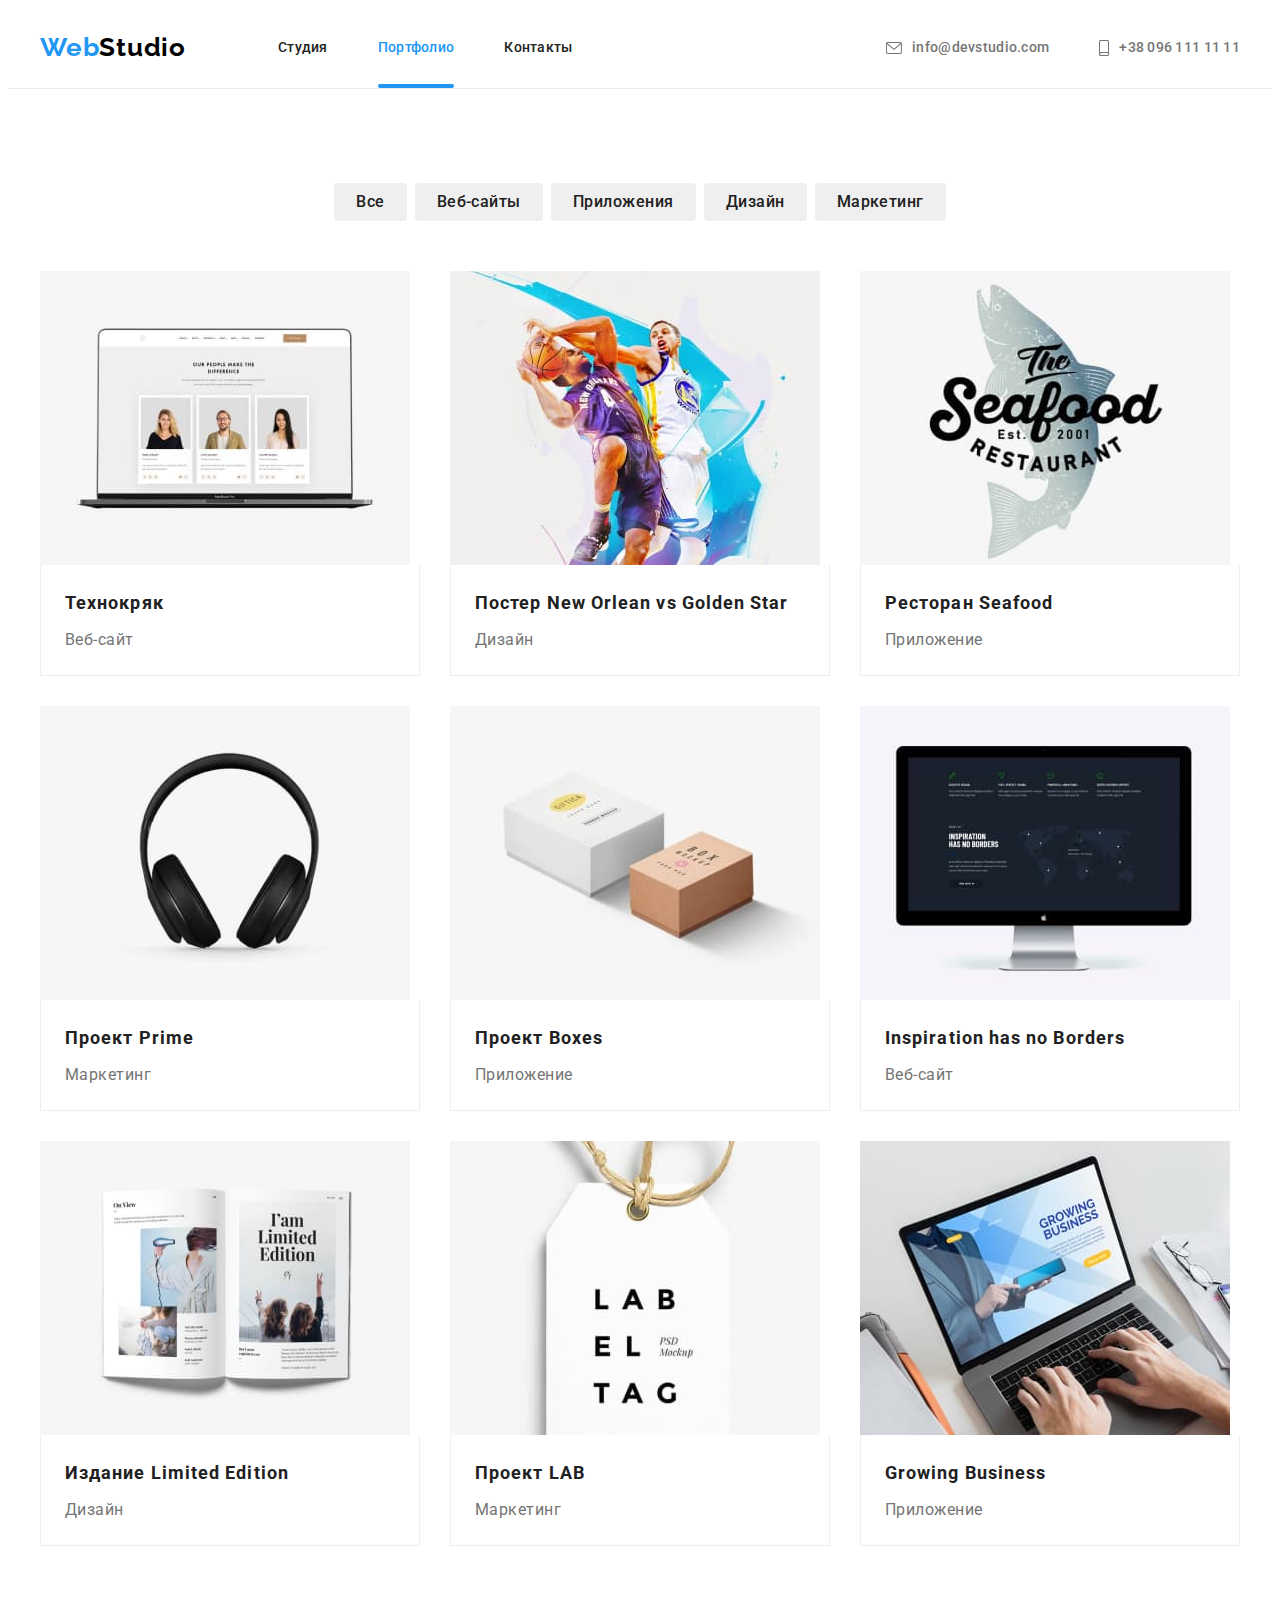
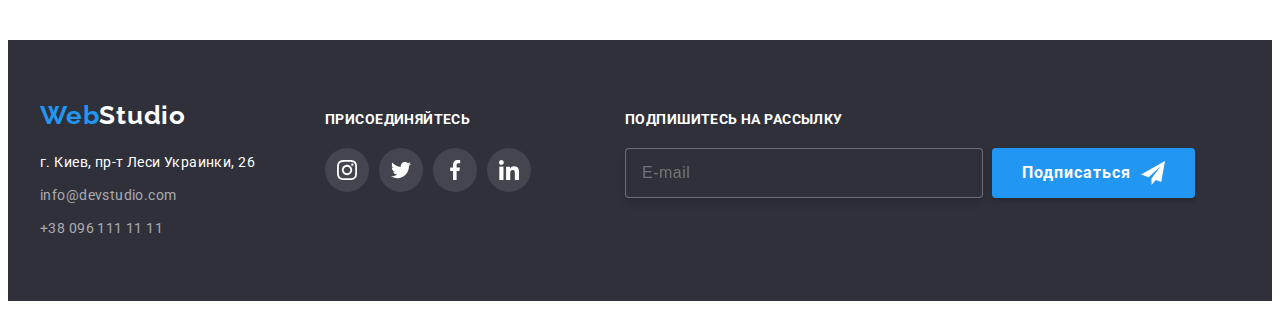
==== portfolio.html @ 0875226a "Додає файли ДЗ7" ====
<!DOCTYPE html>
<html lang="en">
  <head>
    <meta charset="UTF-8" />
    <meta http-equiv="X-UA-Compatible" content="IE=edge" />
    <meta name="viewport" content="width=device-width, initial-scale=1.0" />
    <title>Портфолио</title>
    <link rel="preconnect" href="https://fonts.googleapis.com" />
    <link rel="preconnect" href="https://fonts.gstatic.com" crossorigin />
    <link
      href="https://fonts.googleapis.com/css2?family=Raleway:wght@700&family=Roboto:wght@400;500;700;900&display=swap"
      rel="stylesheet"
    />
    <link
      rel="stylesheet"
      href="https://cdnjs.cloudflare.com/ajax/libs/modern-normalize/1.1.0/modern-normalize.min.css"
      integrity="sha512-wpPYUAdjBVSE4KJnH1VR1HeZfpl1ub8YT/NKx4PuQ5NmX2tKuGu6U/JRp5y+Y8XG2tV+wKQpNHVUX03MfMFn9Q=="
      crossorigin="anonymous"
      referrerpolicy="no-referrer"
    />
    <!-- <link rel="stylesheet" href="./css/styles.css" /> -->
    <link rel="stylesheet" href="./css/main.min.css" />
  </head>
  <body>
    <!-- Шапка сайта -->
    <header class="header">
      <div class="container header-container">
        <nav class="nav">
          <a class="logo link" href="" lang="en"
            ><span class="logo__accent">Web</span><span class="logo__header">Studio</span></a
          >

          <ul class="nav-list list">
            <li class="nav-list__item">
              <a class="nav-list__link link" href="./index.html">Студия</a>
            </li>
            <li class="nav-list__item">
              <a class="nav-list__link link current" href="">Портфолио</a>
            </li>
            <li class="nav-list__item">
              <a class="nav-list__link link" href="">Контакты</a>
            </li>
          </ul>
        </nav>

        <ul class="contacts list">
          <li class="contacts__list">
            <a class="contacts__mail link" href="mailto:info@devstudio.com"
              ><svg class="contacts__mail-icon" width="16" height="12">
                <use href="./images/sprite.svg#icon-envelope"></use>
              </svg>
              info@devstudio.com
            </a>
          </li>
          <li class="contacts__list">
            <a class="contacts__phone link" href="tel:+380961111111"
              ><svg class="contacts__phone-icon" width="10" height="16">
                <use href="./images/sprite.svg#icon-smartphone"></use>
              </svg>
              +38 096 111 11 11
            </a>
          </li>
        </ul>
      </div>
    </header>

    <!-- Наши работы -->
    <main>
      <section class="portfolio section">
        <div class="container">
          <h1 class="portfolio-title visually-hidden">Наши работы</h1>
          <ul class="portfolio-nav-list list">
            <li class="portfolio-nav-item">
              <button class="portfolio-nav-btn one" type="button">Все</button>
            </li>
            <li class="portfolio-nav-item">
              <button class="portfolio-nav-btn two" type="button">Веб-сайты</button>
            </li>
            <li class="portfolio-nav-item">
              <button class="portfolio-nav-btn three" type="button">Приложения</button>
            </li>
            <li class="portfolio-nav-item">
              <button class="portfolio-nav-btn four" type="button">Дизайн</button>
            </li>
            <li class="portfolio-nav-item">
              <button class="portfolio-nav-btn five" type="button">Маркетинг</button>
            </li>
          </ul>

          <ul class="portfolio-list list">
            <li class="portfolio-card">
              <a class="portfolio-card-link link" href="">
                <div class="portfolio-card-img-wrapper">
                  <img src="./images/portfolio-1.jpg" alt="Экран ноутбука" width="370" />
                  <p class="overlay-portfolio">
                    Ресурс предлагает комплексные предложения с разным уровнем функционала и
                    сервисов. Все это позволит посетителю получить исчерпывающие сведения о компании
                    или частном лице.
                  </p>
                </div>
                <div class="portfolio-content-wrapper">
                  <h2 class="portfolio-card-title">Технокряк</h2>
                  <p class="portfolio-card-text">Веб-сайт</p>
                </div>
              </a>
            </li>

            <li class="portfolio-card">
              <a class="portfolio-card-link link" href="">
                <div class="portfolio-card-img-wrapper">
                  <img
                    src="./images/portfolio-2.jpg"
                    alt="Двое парней играют в баскетбол"
                    width="370"
                  />
                  <p class="overlay-portfolio">
                    Ресурс предлагает комплексные предложения с разным уровнем функционала и
                    сервисов. Все это позволит посетителю получить исчерпывающие сведения о компании
                    или частном лице.
                  </p>
                </div>
                <div class="portfolio-content-wrapper">
                  <h2 class="portfolio-card-title">
                    Постер <span lang="en">New Orlean vs Golden Star</span>
                  </h2>
                  <p class="portfolio-card-text">Дизайн</p>
                </div></a
              >
            </li>

            <li class="portfolio-card">
              <a class="portfolio-card-link link" href="">
                <div class="portfolio-card-img-wrapper">
                  <img
                    src="./images/portfolio-3.jpg"
                    alt="Название ресторана на фоне рыбы"
                    width="370"
                  />
                  <p class="overlay-portfolio">
                    Ресурс предлагает комплексные предложения с разным уровнем функционала и
                    сервисов. Все это позволит посетителю получить исчерпывающие сведения о компании
                    или частном лице.
                  </p>
                </div>
                <div class="portfolio-content-wrapper">
                  <h2 class="portfolio-card-title">Ресторан <span lang="en">Seafood</span></h2>
                  <p class="portfolio-card-text">Приложение</p>
                </div></a
              >
            </li>

            <li class="portfolio-card">
              <a class="portfolio-card-link link" href="">
                <div class="portfolio-card-img-wrapper">
                  <img src="./images/portfolio-4.jpg" alt="Черные наушники" width="370" />
                  <p class="overlay-portfolio">
                    Ресурс предлагает комплексные предложения с разным уровнем функционала и
                    сервисов. Все это позволит посетителю получить исчерпывающие сведения о компании
                    или частном лице.
                  </p>
                </div>
                <div class="portfolio-content-wrapper">
                  <h2 class="portfolio-card-title">Проект <span lang="en">Prime</span></h2>
                  <p class="portfolio-card-text">Маркетинг</p>
                </div></a
              >
            </li>

            <li class="portfolio-card">
              <a class="portfolio-card-link link" href="">
                <div class="portfolio-card-img-wrapper">
                  <img src="./images/portfolio-5.jpg" alt="Две коробочки" width="370" />
                  <p class="overlay-portfolio">
                    Ресурс предлагает комплексные предложения с разным уровнем функционала и
                    сервисов. Все это позволит посетителю получить исчерпывающие сведения о компании
                    или частном лице.
                  </p>
                </div>
                <div class="portfolio-content-wrapper">
                  <h2 class="portfolio-card-title">Проект <span lang="en">Boxes</span></h2>
                  <p class="portfolio-card-text">Приложение</p>
                </div></a
              >
            </li>

            <li class="portfolio-card">
              <a class="portfolio-card-link link" href="">
                <div class="portfolio-card-img-wrapper">
                  <img src="./images/portfolio-6.jpg" alt="Монитор компьютера" width="370" />
                  <p class="overlay-portfolio">
                    Ресурс предлагает комплексные предложения с разным уровнем функционала и
                    сервисов. Все это позволит посетителю получить исчерпывающие сведения о компании
                    или частном лице.
                  </p>
                </div>
                <div class="portfolio-content-wrapper">
                  <h2 class="portfolio-card-title" lang="en">Inspiration has no Borders</h2>
                  <p class="portfolio-card-text">Веб-сайт</p>
                </div></a
              >
            </li>

            <li class="portfolio-card">
              <a class="portfolio-card-link link" href="">
                <div class="portfolio-card-img-wrapper">
                  <img src="./images/portfolio-7.jpg" alt="Разворот журнала" width="370" />
                  <p class="overlay-portfolio">
                    Ресурс предлагает комплексные предложения с разным уровнем функционала и
                    сервисов. Все это позволит посетителю получить исчерпывающие сведения о компании
                    или частном лице.
                  </p>
                </div>
                <div class="portfolio-content-wrapper">
                  <h2 class="portfolio-card-title">
                    Издание <span lang="en">Limited Edition</span>
                  </h2>
                  <p class="portfolio-card-text">Дизайн</p>
                </div></a
              >
            </li>

            <li class="portfolio-card">
              <a class="portfolio-card-link link" href="">
                <div class="portfolio-card-img-wrapper">
                  <img src="./images/portfolio-8.jpg" alt="Дизайн этикетки" width="370" />
                  <p class="overlay-portfolio">
                    Ресурс предлагает комплексные предложения с разным уровнем функционала и
                    сервисов. Все это позволит посетителю получить исчерпывающие сведения о компании
                    или частном лице.
                  </p>
                </div>
                <div class="portfolio-content-wrapper">
                  <h2 class="portfolio-card-title">Проект <span lang="en">LAB</span></h2>
                  <p class="portfolio-card-text">Маркетинг</p>
                </div></a
              >
            </li>

            <li class="portfolio-card">
              <a class="portfolio-card-link link" href="">
                <div class="portfolio-card-img-wrapper">
                  <img src="./images/portfolio-9.jpg" alt="Работа за ноутбуком" width="370" />
                  <p class="overlay-portfolio">
                    Ресурс предлагает комплексные предложения с разным уровнем функционала и
                    сервисов. Все это позволит посетителю получить исчерпывающие сведения о компании
                    или частном лице.
                  </p>
                </div>
                <div class="portfolio-content-wrapper">
                  <h2 class="portfolio-card-title" lang="en">Growing Business</h2>
                  <p class="portfolio-card-text">Приложение</p>
                </div></a
              >
            </li>
          </ul>
        </div>
      </section>
    </main>

    <!-- Подвал сайта -->
    <footer class="footer">
      <div class="footer-container container">
        <div>
          <a class="logo link" href="" lang="en"
            ><span class="logo__accent">Web</span><span class="logo__footer">Studio</span></a
          >
          <address class="footer-address">
            <ul class="contact-list list">
              <li class="contact-list__item">
                <a class="contact-list__link address link" href=""
                  >г. Киев, пр-т Леси Украинки, 26</a
                >
              </li>
              <li class="contact-list__item">
                <a class="contact-list__link mail link" href="mailto:info@devstudio.com"
                  >info@devstudio.com</a
                >
              </li>
              <li class="contact-list__item">
                <a class="contact-list__link phone link" href="tel:+380961111111"
                  >+38 096 111 11 11</a
                >
              </li>
            </ul>
          </address>
        </div>

        <div class="join-us">
          <h2 class="footer__title">присоединяйтесь</h2>
          <ul class="footer-social-list list">
            <li class="footer-social-list__item">
              <a class="footer-social-list__link" href="">
                <svg class="footer-social-list__icon" width="20" height="20">
                  <use href="./images/sprite.svg#icon-instagram"></use>
                </svg>
              </a>
            </li>
            <li class="footer-social-list__item">
              <a class="footer-social-list__link" href="">
                <svg class="footer-social-list__icon" width="20" height="20">
                  <use href="./images/sprite.svg#icon-twitter"></use>
                </svg>
              </a>
            </li>
            <li class="footer-social-list__item">
              <a class="footer-social-list__link" href="">
                <svg class="footer-social-list__icon" width="20" height="20">
                  <use href="./images/sprite.svg#icon-facebook"></use>
                </svg>
              </a>
            </li>
            <li class="footer-social-list__tem">
              <a class="footer-social-list__link" href="">
                <svg class="footer-social-list__icon" width="20" height="20">
                  <use href="./images/sprite.svg#icon-linkedin"></use>
                </svg>
              </a>
            </li>
          </ul>
        </div>

        <form class="subscribe-form">
          <p class="footer__title">подпишитесь на рассылку</p>
          <!-- <label class="contact-form-item"> -->
          <span class="subscribe-form__wrapper">
            <input
              name="user-mail"
              class="subscribe-form__input"
              type="email"
              lang="en"
              placeholder="E-mail"
              required
            />
            <!-- </label> -->
            <button type="submit" class="subscribe-form__submit-btn">
              Подписаться
              <svg class="subscribe-form__icon" width="24" height="24">
                <use href="./images/sprite.svg#icon-send"></use>
              </svg>
            </button>
          </span>
        </form>
      </div>
    </footer>
  </body>
</html>
---- css/styles.css ----
/* черный  #000000*/
/* синий  #2196F3*/
/* светло-черный #212121*/
/* серый #757575*/
/* белый #FFFFFF*/

/* Компонентные элементы */

/* Шапка сайта */

/* Герой */

/* Особенности */

/* Чем занимаемся */

/* Команда */

/* Постоянные клиенты */

/* Подвал сайта */

/* Портфолио */

/* Модальное окно */
---- css/main.min.css ----
:root{--primary-font-family: 'Roboto', sans-serif;--secondary-font-family: 'Raleway', sans-serif;--primary-text-color: #212121;--secondary-text-color: #757575;--background-color: #ffffff;--background-color-hero: #2f303a;--background-color-hero-btn: #2196f3;--background-color-team: #f5f4fa;--background-color-footer: #2f303a;--hover-color-hero-btn: #188ce8;--primary-white-color: #ffffff;--primary-black-color: #000000;--footer-contact-color: rgba(255, 255, 255, 0.6);--accent-color: #2196f3}.visually-hidden{position:absolute;width:1px;height:1px;margin:-1px;border:0;padding:0;white-space:nowrap;clip-path:inset(100%);clip:rect(0 0 0 0);overflow:hidden}body{font-family:var(--primary-font-family);color:var(--primary-text-color)}h1,h2,h3,p{margin-top:0;margin-bottom:0}ul,ol{margin-top:0;margin-bottom:0;padding-left:0}img{display:block;max-width:100%;height:auto}.nav-list__link.current{color:var(--accent-color);position:relative}.list{list-style:none}.link{text-decoration:none}.container{width:1200px;padding-left:15px;padding-right:15px;margin-left:auto;margin-right:auto}.logo{font-family:var(--secondary-font-family);font-weight:700;font-size:26px;line-height:31px;letter-spacing:0.03em}.logo__accent{color:var(--accent-color)}.section{padding-top:94px;padding-bottom:94px}.section-title{margin-bottom:50px;font-weight:700;font-size:36px;line-height:1.17;text-align:center;letter-spacing:0.03em}.social-list{display:flex;justify-content:space-between}.social-list-link{display:flex;justify-content:center;align-items:center;width:44px;height:44px;background-color:#ffffff;border-radius:50%;transition:background-color 250ms cubic-bezier(0.4, 0, 0.2, 1)}.social-list-link:hover,.social-list-link:focus{background-color:var(--accent-color)}.social-list-icon{fill:#afb1b8;transition:fill 250ms cubic-bezier(0.4, 0, 0.2, 1)}.social-list-link:hover .social-list-icon,.social-list-link:focus .social-list-icon{fill:#ffffff}.backdrop{position:fixed;top:0;left:0;width:100vw;height:100vh;background-color:rgba(0,0,0,0.2);transition:opacity 500ms linear, visibility 500ms linear}.backdrop.is-hidden{opacity:0;visibility:hidden;pointer-events:none}.modal{position:absolute;top:50%;left:50%;transform:translate(-50%, -50%);width:528px;height:580px;background:var(--background-color);box-shadow:0px 1px 3px rgba(0,0,0,0.12),0px 1px 1px rgba(0,0,0,0.14),0px 2px 1px rgba(0,0,0,0.2);border-radius:4px;padding:40px}.modal-close-btn{position:absolute;top:8px;right:8px;display:flex;justify-content:center;align-items:center;width:30px;height:30px;border-radius:50%;background:var(--background-color);border:1px solid rgba(0,0,0,0.1);box-sizing:border-box;padding:0;cursor:pointer}.modal-close-icon:hover{fill:var(--accent-color)}.contact-form-text{margin-bottom:12px;font-weight:700;font-size:20px;line-height:1.15;text-align:center;letter-spacing:0.03em}.contact-form-field{display:block;margin-bottom:10px}.contact-form-input{width:100%;height:40px;padding-left:42px;border:1px solid rgba(33,33,33,0.2);border-radius:4px;cursor:pointer;transition:border-color 250ms cubic-bezier(0.4, 0, 0.2, 1)}.contact-form-input:hover,.contact-form-input:focus{outline:none;border-color:var(--accent-color)}.contact-form-item{font-weight:400;font-size:12px;line-height:1.17;letter-spacing:0.01em;color:var(--secondary-text-color)}.contact-form-input-wrapper{position:relative;display:block;margin-top:4px}.contact-form-icon{position:absolute;top:50%;left:12px;transform:translateY(-50%);transition:fill 250ms cubic-bezier(0.4, 0, 0.2, 1)}.contact-form-input:hover+.contact-form-icon,.contact-form-input:focus+.contact-form-icon{fill:var(--accent-color)}.contact-form-message{width:100%;height:120px;margin-top:4px;padding:12px 16px;resize:none;border:1px solid rgba(33,33,33,0.2);box-sizing:border-box;border-radius:4px}.contact-form-message:hover,.contact-form-message:focus{outline:none;border-color:var(--accent-color)}.contact-form-message::placeholder{font-weight:400;font-size:14px;line-height:1.14;letter-spacing:0.01em;color:rgba(117,117,117,0.5)}.contact-form-checkbox-label,.contact-form-checkbox-label-link{display:flex;align-items:center;justify-content:center;font-weight:400;font-size:14px;line-height:1.71;letter-spacing:0.03em}.contact-form-checkbox-label{color:var(--secondary-text-color)}.contact-form-checkbox-label::before{display:inline-block;margin-right:7px;width:16px;height:15px;border:1px solid #212121;border-radius:2px;cursor:pointer;content:''}.contact-form-checkbox:checked+.contact-form-checkbox-label::before{background-image:url("../images/checkbox-icon.svg");border:1px solid #2196f3}.contact-form-checkbox:focus+.contact-form-checkbox-label::before{outline:1px solid #2196f3}.contact-form-checkbox-label-link{text-decoration-line:underline;color:var(--accent-color)}.contact-form-submit-btn{display:block;margin:0 auto;min-width:200px;height:50px;font-family:inherit;font-weight:700;font-size:16px;line-height:1.88;padding:10px 56px;text-align:center;letter-spacing:0.06em;cursor:pointer;color:var(--primary-white-color);background-color:var(--background-color-hero-btn);box-shadow:0px 4px 4px rgba(0,0,0,0.15);border-radius:4px;border:none;transition:background-color 250ms cubic-bezier(0.4, 0, 0.2, 1)}.contact-form-submit-btn:hover,.contact-form-submit-btn:focus{background-color:var(--hover-color-hero-btn)}.contact-form-checkbox-wrapper{margin-bottom:30px}.header-container{display:flex;align-items:center;justify-content:space-between}.nav{display:flex;align-items:center}.nav-list{display:flex;align-items:center;margin-left:92px}.contacts{display:flex;align-items:center}.nav-list__item:not(:last-child){margin-right:50px}.contacts__list:not(:last-child){margin-right:50px}.header{border:1px solid #ececec;border-top:none;border-right:none;border-left:none;background:var(--background-color)}.logo__header{color:var(--primary-black-color)}.nav-list__link{display:block;padding-top:32px;padding-bottom:32px;font-weight:500;font-size:14px;line-height:1.14;letter-spacing:0.02em;color:inherit;transition:color 250ms cubic-bezier(0.4, 0, 0.2, 1)}.nav-list__link:hover,.nav-list__link:focus{color:var(--accent-color)}.current::after{position:absolute;content:'';width:100%;height:4px;background:var(--accent-color);border-radius:2px;bottom:0;left:0}.contacts__mail,.contacts__phone{display:flex;align-items:center;padding-top:32px;padding-bottom:32px;font-weight:500;font-size:14px;line-height:1.14;letter-spacing:0.02em;color:var(--secondary-text-color);transition:color 250ms cubic-bezier(0.4, 0, 0.2, 1)}.contacts__mail:hover,.contacts__mail:focus,.contacts__phone:hover,.contacts__phone:focus{color:var(--accent-color)}.contacts__mail-icon{fill:var(--secondary-text-color);margin-right:10px;transition:fill 250ms cubic-bezier(0.4, 0, 0.2, 1)}.contacts__mail:hover .contacts__mail-icon,.contacts__mail:focus .contacts__mail-icon{fill:var(--accent-color)}.contacts__phone-icon{fill:var(--secondary-text-color);margin-right:10px;transition:fill 250ms cubic-bezier(0.4, 0, 0.2, 1)}.contacts__phone:hover .contacts__phone-icon,.contacts__phone:focus .contacts__phone-icon{fill:var(--accent-color)}.hero{background-image:linear-gradient(rgba(47,48,58,0.4), rgba(47,48,58,0.4)),url("../images/bg.jpg");background-size:cover;padding-top:200px;padding-bottom:200px;text-align:center;background-color:var(--background-color-hero)}.hero-title{margin-bottom:30px;font-weight:900;font-size:44px;line-height:1.36;text-align:center;letter-spacing:0.06em;text-transform:uppercase;color:var(--primary-white-color)}.hero-btn{min-width:200px;padding:10px 25px;border-radius:4px;font-family:inherit;font-weight:700;font-size:16px;line-height:1.88;text-align:center;letter-spacing:0.06em;cursor:pointer;color:var(--primary-white-color);background-color:var(--background-color-hero-btn);border:none;transition:background-color 250ms cubic-bezier(0.4, 0, 0.2, 1)}.hero-btn:hover,.hero-btn:focus{background-color:var(--hover-color-hero-btn)}.icon-list{display:flex;justify-content:space-between}.icon{display:flex;justify-content:center;align-items:center;width:270px;height:120px;margin-bottom:30px;background-color:#f5f4fa}.description-list{display:flex;margin-left:-30px;margin-top:-30px}.description-list-item{flex-basis:calc((100% - 120px) / 4);margin-left:30px;margin-top:30px}.description-list-title{margin-bottom:10px;font-weight:700;font-size:14px;line-height:1.14;letter-spacing:0.03em;text-transform:uppercase}.description-list-text{font-size:14px;line-height:1.71;letter-spacing:0.03em;color:var(--secondary-text-color)}.about{padding-bottom:94px}.about-list{display:flex;flex-wrap:wrap;margin-left:-30px;margin-top:-30px}.about-list-item{flex-basis:calc((100% - 90px) / 3);margin-left:30px;margin-top:30px}.about-list-item-img-wrapper{position:relative}.overlay{position:absolute;bottom:0;right:0;padding:26px 82px;width:100%;height:70px;font-weight:700;font-size:14px;line-height:1.14;text-align:center;letter-spacing:0.03em;text-transform:uppercase;color:var(--primary-white-color);background-color:rgba(47,48,58,0.8)}.team-list{display:flex;flex-wrap:wrap;margin-left:-30px;margin-top:-30px}.team-card{flex-basis:calc((100% - 120px) / 4);margin-left:30px;margin-top:30px;background-color:var(--background-color);box-shadow:0px 1px 3px rgba(0,0,0,0.12),0px 1px 1px rgba(0,0,0,0.14),0px 2px 1px rgba(0,0,0,0.2);border-radius:0px 0px 4px 4px}.team-content-wrapper{padding-top:30px;padding-bottom:30px;padding-left:32px;padding-right:32px}.team{background-color:var(--background-color-team)}.team-member{margin-bottom:10px;font-weight:500;font-size:16px;line-height:1.19;text-align:center;letter-spacing:0.03em}.team-member-profession{margin-bottom:16px;font-size:16px;line-height:1.19;text-align:center;letter-spacing:0.03em;color:var(--secondary-text-color)}.clients-list{display:flex;flex-wrap:wrap;margin-left:-30px;margin-top:-30px}.clients-list-link{display:flex;justify-content:center;align-items:center;flex-basis:calc((100% - 180px) / 6);margin-left:30px;margin-top:30px;width:170px;height:92px;border:1px solid #afb1b8;border-radius:4px 4px 4px 4px;transition:border 250ms cubic-bezier(0.4, 0, 0.2, 1)}.clients-list-link:hover,.clients-list-link:focus{border:1px solid var(--accent-color)}.clients-list-icon{fill:#afb1b8;transition:fill 250ms cubic-bezier(0.4, 0, 0.2, 1)}.clients-list-link:hover .clients-list-icon,.clients-list-link:focus .clients-list-icon{fill:var(--accent-color)}.footer-address{margin-top:20px}.contact-list__item:not(:last-child){margin-bottom:9px}.footer{padding-top:60px;padding-bottom:60px;background-color:var(--background-color-footer)}.logo__footer{color:var(--primary-white-color)}.contact-list__link.address{color:var(--primary-white-color)}.contact-list__link{font-style:normal;font-weight:400;font-size:14px;line-height:1.71;letter-spacing:0.03em;color:var(--footer-contact-color);transition:background-color 250ms cubic-bezier(0.4, 0, 0.2, 1)}.contact-list__link.mail:hover,.contact-list__link.mail:focus{background-color:var(--accent-color)}.contact-list__link.phone:hover,.contact-list__link.phone:focus{background-color:var(--accent-color)}.footer__title{margin-bottom:20px;font-family:var(--primary-font-family);font-weight:700;font-size:14px;line-height:1.14;letter-spacing:0.03em;text-transform:uppercase;color:#ffffff}.footer-container{display:flex;align-items:baseline}.join-us{margin-left:70px;width:206px;height:80px}.footer-social-list{display:flex;justify-content:space-between}.footer-social-list__link{display:flex;justify-content:center;align-items:center;width:44px;height:44px;background-color:rgba(255,255,255,0.1);border-radius:50%;transition:background-color 250ms cubic-bezier(0.4, 0, 0.2, 1)}.footer-social-list__link:hover,.footer-social-list__link:focus{background-color:var(--accent-color)}.footer-social-list__icon{fill:#ffffff;transition:fill 250ms cubic-bezier(0.4, 0, 0.2, 1)}.footer-social-list__link:hover .footer-social-list__icon,.footer-social-list__link:focus .footer-social-list__icon{fill:#ffffff}.subscribe-form__input{padding-left:16px;width:358px;height:50px;font-weight:400;font-size:16px;line-height:1.25;letter-spacing:0.03em;color:var(--footer-contact-color);background:var(--background-color-footer);border:1px solid rgba(255,255,255,0.3);box-sizing:border-box;filter:drop-shadow(0px 4px 4px rgba(0,0,0,0.15));border-radius:4px}.subscribe-form{margin-left:94px;width:570px;height:86px}.subscribe-form__submit-btn{min-width:200px;height:50px;font-family:inherit;font-weight:700;font-size:16px;line-height:1.88;padding:10px 30px;display:flex;align-items:center;justify-content:center;text-align:center;letter-spacing:0.06em;cursor:pointer;color:var(--primary-white-color);background-color:var(--background-color-hero-btn);box-shadow:0px 4px 4px rgba(0,0,0,0.15);border-radius:4px;border:none;transition:background-color 250ms cubic-bezier(0.4, 0, 0.2, 1)}.subscribe-form__icon{margin-left:10px;transition:fill 250ms cubic-bezier(0.4, 0, 0.2, 1)}.subscribe-form__wrapper{display:flex;justify-content:space-between}.portfolio-nav-list{display:flex;justify-content:center;margin-bottom:50px}.portfolio-nav-item:not(:last-child){margin-right:8px}.portfolio-list{display:flex;flex-wrap:wrap;margin-top:-30px;margin-left:-30px}.portfolio-card{margin-top:30px;margin-left:30px;flex-basis:calc((100% - 90px) / 3);transition:box-shadow 250ms cubic-bezier(0.4, 0, 0.2, 1)}.portfolio-card:hover{box-shadow:0px 1px 1px rgba(0,0,0,0.12),0px 4px 4px rgba(0,0,0,0.06),1px 4px 6px rgba(0,0,0,0.16)}.portfolio-content-wrapper{border:1px solid #eeeeee;border-top:none;padding:20px 24px}.portfolio-nav-btn.one{min-width:72px}.portfolio-nav-btn.two{min-width:128px}.portfolio-nav-btn.three{min-width:144px}.portfolio-nav-btn.four{min-width:102px}.portfolio-nav-btn.five{min-width:130px}.portfolio-nav-btn{padding:6px 22px;font-family:inherit;font-weight:500;font-size:16px;line-height:1.63;text-align:center;letter-spacing:0.03em;cursor:pointer;color:var(--primary-text-color);border:none;border-radius:4px;transition:background-color 250ms cubic-bezier(0.4, 0, 0.2, 1),color 250ms cubic-bezier(0.4, 0, 0.2, 1),box-shadow 250ms cubic-bezier(0.4, 0, 0.2, 1)}.portfolio-nav-btn:hover,.portfolio-nav-btn:focus{background-color:var(--accent-color);color:var(--primary-white-color);box-shadow:0px 3px 1px rgba(0,0,0,0.1),0px 1px 2px rgba(0,0,0,0.08),0px 2px 2px rgba(0,0,0,0.12)}.portfolio-card-title{margin-bottom:4px;font-weight:700;font-size:18px;line-height:2;letter-spacing:0.06em}.portfolio-card-text{font-size:16px;line-height:1.88;letter-spacing:0.03em;color:var(--secondary-text-color)}.portfolio-card-link{display:block;color:inherit}.portfolio-card-link:hover .overlay-portfolio,.portfolio-card-link:focus .overlay-portfolio{transform:translateY(0%)}.portfolio-card-img-wrapper{position:relative;overflow:hidden}.overlay-portfolio{position:absolute;top:0;left:0;padding:62px 24px;width:100%;height:100%;font-weight:400;font-size:18px;line-height:1.55;letter-spacing:0.03em;color:var(--primary-white-color);background-color:rgba(33,150,243,0.9);overflow:auto;transform:translateY(100%);transition:transform 250ms cubic-bezier(0.4, 0, 0.2, 1)}
/*# sourceMappingURL=main.min.css.map */
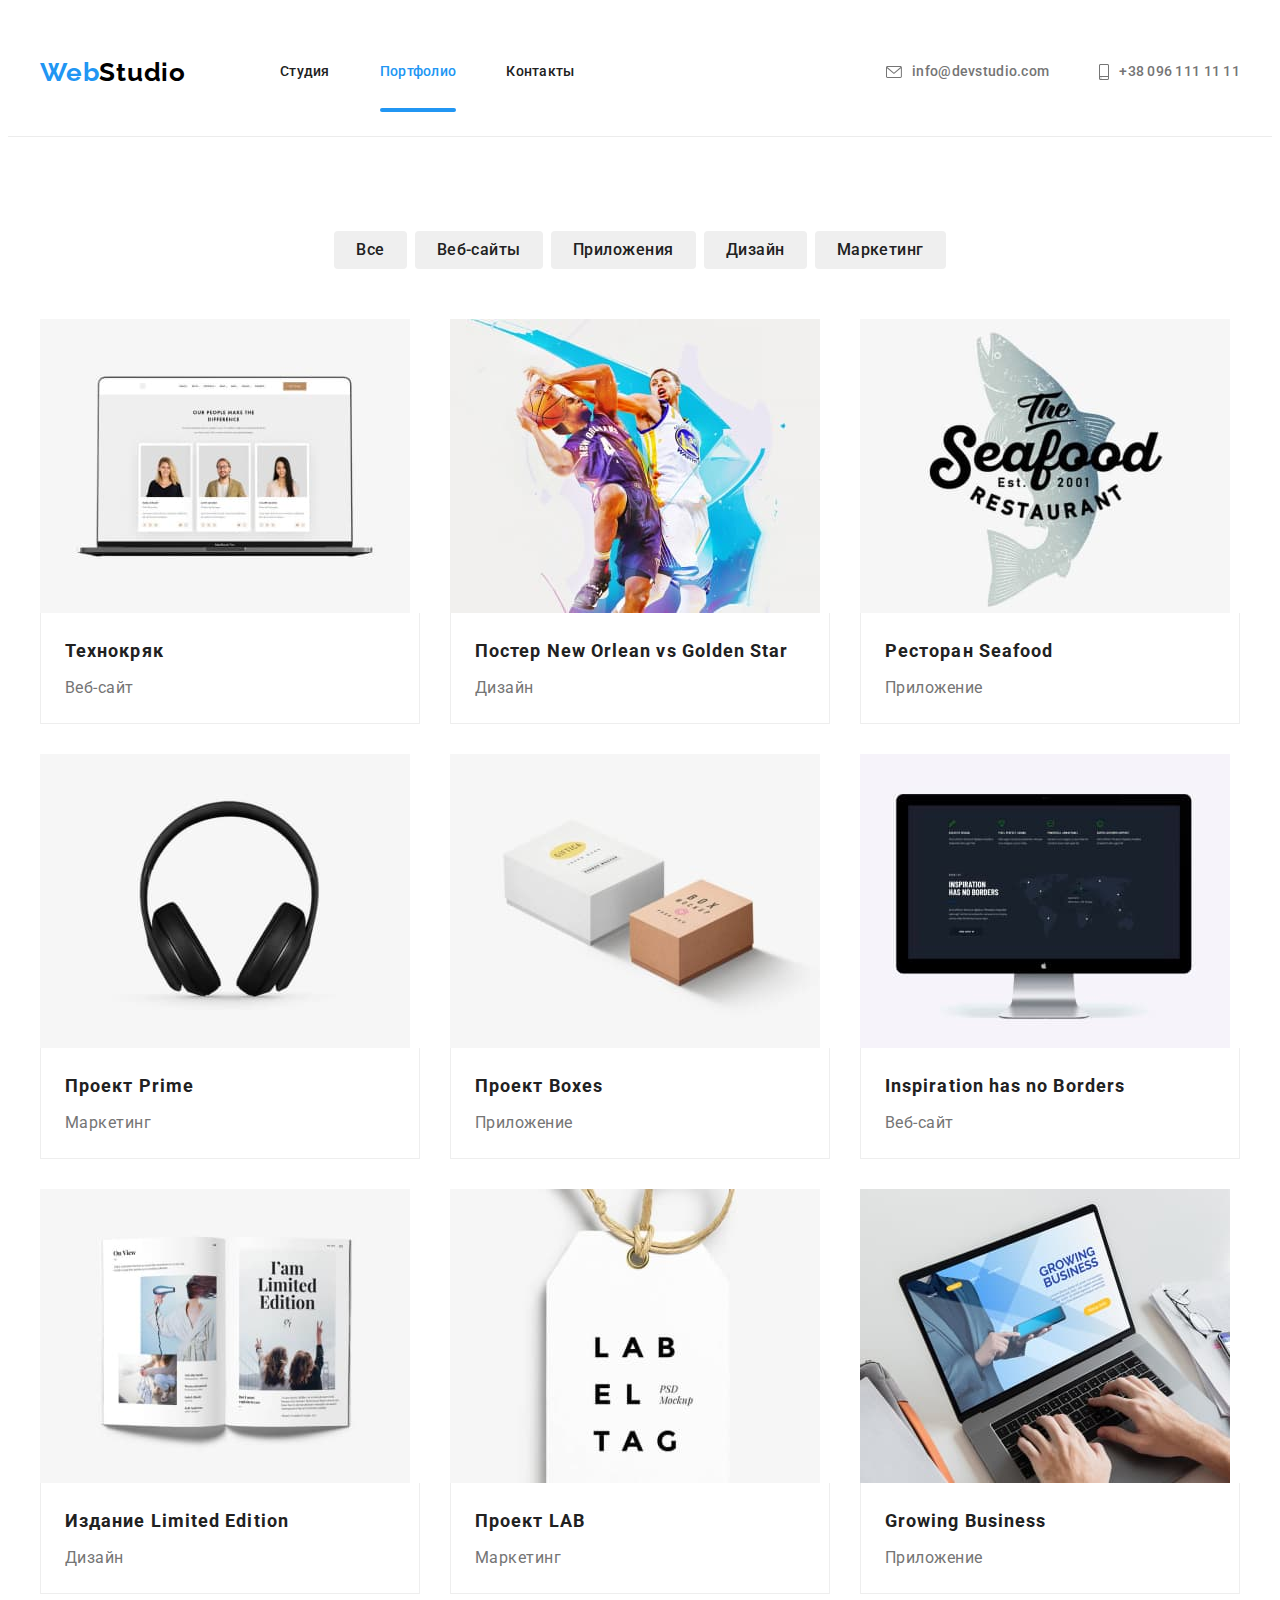
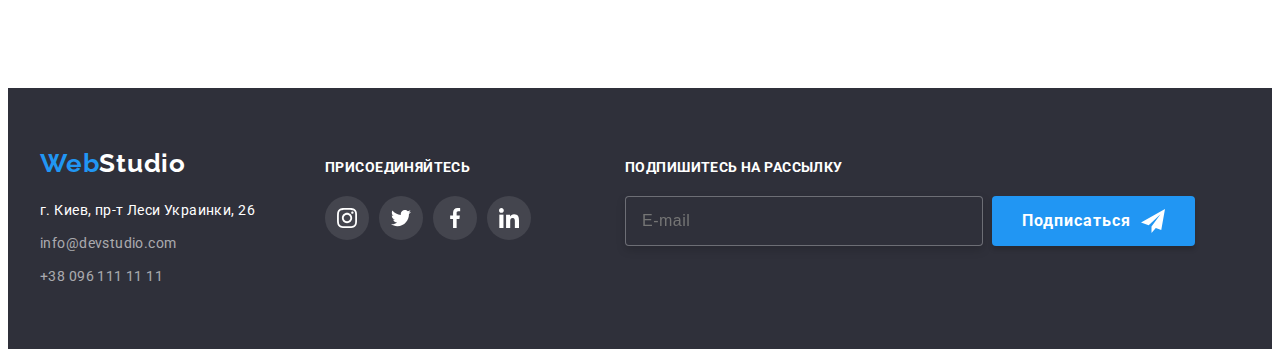
==== commit 1db6a9e7: "Додає стилі heder у всіх пристроях" ====
--- a/portfolio.html
+++ b/portfolio.html
@@ -24,7 +24,7 @@
   <body>
     <!-- Шапка сайта -->
     <header class="header">
-      <div class="container header-container">
+      <div class="container header__container">
         <nav class="nav">
           <a class="logo link" href="" lang="en"
             ><span class="logo__accent">Web</span><span class="logo__header">Studio</span></a
@@ -61,6 +61,39 @@
             </a>
           </li>
         </ul>
+        <button type="button" class="mobile-menu-btn" data-menu-open>
+          <svg class="mobile-menu-btn__icon" width="40" height="40">
+            <use href="./images/sprite.svg#icon-burger-menu"></use>
+          </svg>
+        </button>
+      </div>
+
+      <div class="mobile-menu" data-menu>
+        <div class="container mobile-menu__container">
+          <button type="button" class="mobile-menu__close-btn" data-menu-close>
+            <svg class="mobile-menu__close-icon" width="40" height="40">
+              <use href="./images/sprite.svg#icon-mobile-close-icon"></use>
+            </svg>
+          </button>
+
+          <ul class="mobile-nav-list list">
+            <li class="mobile-nav-list__item"><a class="mobile-nav-list__link link current" href="">Студия</a></li>
+            <li class="mobile-nav-list__item"><a class="mobile-nav-list__link link" href="./portfolio.html  ">Портфолио</a></li>
+            <li class="mobile-nav-list__item"><a class="mobile-nav-list__link link" href="">Контакты</a></li>
+          </ul>
+
+          <ul class="mobile-contacts list">
+            <li class="mobile-contacts__list"><a class="mobile-contacts__phone link" href="tel:+380961111111">+38 096 111 11 11</a></li>
+            <li class="mobile-contacts__list"><a class="mobile-contacts__mail link" href="mailto:info@devstudio.com">info@devstudio.com</a></li>
+          </ul>
+
+          <ul class="mobile-social-list list">
+            <li class="mobile-social-list__item"><a class="mobile-social-list__link link"href="" lang="en">Instagram</a></li>
+            <li class="mobile-social-list__item"><a class="mobile-social-list__link link"href="" lang="en">Twitter</a></li>
+            <li class="mobile-social-list__item"><a class="mobile-social-list__link link"href="" lang="en">Facebook</a></li>
+            <li class="mobile-social-list__item"><a class="mobile-social-list__link link"href="" lang="en">LinkedIn</a></li>
+          </ul>
+        </div>
       </div>
     </header>
 
--- a/css/main.min.css
+++ b/css/main.min.css
@@ -1,2 +1,2 @@
-:root{--primary-font-family: 'Roboto', sans-serif;--secondary-font-family: 'Raleway', sans-serif;--primary-text-color: #212121;--secondary-text-color: #757575;--background-color: #ffffff;--background-color-hero: #2f303a;--background-color-hero-btn: #2196f3;--background-color-team: #f5f4fa;--background-color-footer: #2f303a;--hover-color-hero-btn: #188ce8;--primary-white-color: #ffffff;--primary-black-color: #000000;--footer-contact-color: rgba(255, 255, 255, 0.6);--accent-color: #2196f3}.visually-hidden{position:absolute;width:1px;height:1px;margin:-1px;border:0;padding:0;white-space:nowrap;clip-path:inset(100%);clip:rect(0 0 0 0);overflow:hidden}body{font-family:var(--primary-font-family);color:var(--primary-text-color)}h1,h2,h3,p{margin-top:0;margin-bottom:0}ul,ol{margin-top:0;margin-bottom:0;padding-left:0}img{display:block;max-width:100%;height:auto}.nav-list__link.current{color:var(--accent-color);position:relative}.list{list-style:none}.link{text-decoration:none}.container{width:1200px;padding-left:15px;padding-right:15px;margin-left:auto;margin-right:auto}.logo{font-family:var(--secondary-font-family);font-weight:700;font-size:26px;line-height:31px;letter-spacing:0.03em}.logo__accent{color:var(--accent-color)}.section{padding-top:94px;padding-bottom:94px}.section-title{margin-bottom:50px;font-weight:700;font-size:36px;line-height:1.17;text-align:center;letter-spacing:0.03em}.social-list{display:flex;justify-content:space-between}.social-list-link{display:flex;justify-content:center;align-items:center;width:44px;height:44px;background-color:#ffffff;border-radius:50%;transition:background-color 250ms cubic-bezier(0.4, 0, 0.2, 1)}.social-list-link:hover,.social-list-link:focus{background-color:var(--accent-color)}.social-list-icon{fill:#afb1b8;transition:fill 250ms cubic-bezier(0.4, 0, 0.2, 1)}.social-list-link:hover .social-list-icon,.social-list-link:focus .social-list-icon{fill:#ffffff}.backdrop{position:fixed;top:0;left:0;width:100vw;height:100vh;background-color:rgba(0,0,0,0.2);transition:opacity 500ms linear, visibility 500ms linear}.backdrop.is-hidden{opacity:0;visibility:hidden;pointer-events:none}.modal{position:absolute;top:50%;left:50%;transform:translate(-50%, -50%);width:528px;height:580px;background:var(--background-color);box-shadow:0px 1px 3px rgba(0,0,0,0.12),0px 1px 1px rgba(0,0,0,0.14),0px 2px 1px rgba(0,0,0,0.2);border-radius:4px;padding:40px}.modal-close-btn{position:absolute;top:8px;right:8px;display:flex;justify-content:center;align-items:center;width:30px;height:30px;border-radius:50%;background:var(--background-color);border:1px solid rgba(0,0,0,0.1);box-sizing:border-box;padding:0;cursor:pointer}.modal-close-icon:hover{fill:var(--accent-color)}.contact-form-text{margin-bottom:12px;font-weight:700;font-size:20px;line-height:1.15;text-align:center;letter-spacing:0.03em}.contact-form-field{display:block;margin-bottom:10px}.contact-form-input{width:100%;height:40px;padding-left:42px;border:1px solid rgba(33,33,33,0.2);border-radius:4px;cursor:pointer;transition:border-color 250ms cubic-bezier(0.4, 0, 0.2, 1)}.contact-form-input:hover,.contact-form-input:focus{outline:none;border-color:var(--accent-color)}.contact-form-item{font-weight:400;font-size:12px;line-height:1.17;letter-spacing:0.01em;color:var(--secondary-text-color)}.contact-form-input-wrapper{position:relative;display:block;margin-top:4px}.contact-form-icon{position:absolute;top:50%;left:12px;transform:translateY(-50%);transition:fill 250ms cubic-bezier(0.4, 0, 0.2, 1)}.contact-form-input:hover+.contact-form-icon,.contact-form-input:focus+.contact-form-icon{fill:var(--accent-color)}.contact-form-message{width:100%;height:120px;margin-top:4px;padding:12px 16px;resize:none;border:1px solid rgba(33,33,33,0.2);box-sizing:border-box;border-radius:4px}.contact-form-message:hover,.contact-form-message:focus{outline:none;border-color:var(--accent-color)}.contact-form-message::placeholder{font-weight:400;font-size:14px;line-height:1.14;letter-spacing:0.01em;color:rgba(117,117,117,0.5)}.contact-form-checkbox-label,.contact-form-checkbox-label-link{display:flex;align-items:center;justify-content:center;font-weight:400;font-size:14px;line-height:1.71;letter-spacing:0.03em}.contact-form-checkbox-label{color:var(--secondary-text-color)}.contact-form-checkbox-label::before{display:inline-block;margin-right:7px;width:16px;height:15px;border:1px solid #212121;border-radius:2px;cursor:pointer;content:''}.contact-form-checkbox:checked+.contact-form-checkbox-label::before{background-image:url("../images/checkbox-icon.svg");border:1px solid #2196f3}.contact-form-checkbox:focus+.contact-form-checkbox-label::before{outline:1px solid #2196f3}.contact-form-checkbox-label-link{text-decoration-line:underline;color:var(--accent-color)}.contact-form-submit-btn{display:block;margin:0 auto;min-width:200px;height:50px;font-family:inherit;font-weight:700;font-size:16px;line-height:1.88;padding:10px 56px;text-align:center;letter-spacing:0.06em;cursor:pointer;color:var(--primary-white-color);background-color:var(--background-color-hero-btn);box-shadow:0px 4px 4px rgba(0,0,0,0.15);border-radius:4px;border:none;transition:background-color 250ms cubic-bezier(0.4, 0, 0.2, 1)}.contact-form-submit-btn:hover,.contact-form-submit-btn:focus{background-color:var(--hover-color-hero-btn)}.contact-form-checkbox-wrapper{margin-bottom:30px}.header-container{display:flex;align-items:center;justify-content:space-between}.nav{display:flex;align-items:center}.nav-list{display:flex;align-items:center;margin-left:92px}.contacts{display:flex;align-items:center}.nav-list__item:not(:last-child){margin-right:50px}.contacts__list:not(:last-child){margin-right:50px}.header{border:1px solid #ececec;border-top:none;border-right:none;border-left:none;background:var(--background-color)}.logo__header{color:var(--primary-black-color)}.nav-list__link{display:block;padding-top:32px;padding-bottom:32px;font-weight:500;font-size:14px;line-height:1.14;letter-spacing:0.02em;color:inherit;transition:color 250ms cubic-bezier(0.4, 0, 0.2, 1)}.nav-list__link:hover,.nav-list__link:focus{color:var(--accent-color)}.current::after{position:absolute;content:'';width:100%;height:4px;background:var(--accent-color);border-radius:2px;bottom:0;left:0}.contacts__mail,.contacts__phone{display:flex;align-items:center;padding-top:32px;padding-bottom:32px;font-weight:500;font-size:14px;line-height:1.14;letter-spacing:0.02em;color:var(--secondary-text-color);transition:color 250ms cubic-bezier(0.4, 0, 0.2, 1)}.contacts__mail:hover,.contacts__mail:focus,.contacts__phone:hover,.contacts__phone:focus{color:var(--accent-color)}.contacts__mail-icon{fill:var(--secondary-text-color);margin-right:10px;transition:fill 250ms cubic-bezier(0.4, 0, 0.2, 1)}.contacts__mail:hover .contacts__mail-icon,.contacts__mail:focus .contacts__mail-icon{fill:var(--accent-color)}.contacts__phone-icon{fill:var(--secondary-text-color);margin-right:10px;transition:fill 250ms cubic-bezier(0.4, 0, 0.2, 1)}.contacts__phone:hover .contacts__phone-icon,.contacts__phone:focus .contacts__phone-icon{fill:var(--accent-color)}.hero{background-image:linear-gradient(rgba(47,48,58,0.4), rgba(47,48,58,0.4)),url("../images/bg.jpg");background-size:cover;padding-top:200px;padding-bottom:200px;text-align:center;background-color:var(--background-color-hero)}.hero-title{margin-bottom:30px;font-weight:900;font-size:44px;line-height:1.36;text-align:center;letter-spacing:0.06em;text-transform:uppercase;color:var(--primary-white-color)}.hero-btn{min-width:200px;padding:10px 25px;border-radius:4px;font-family:inherit;font-weight:700;font-size:16px;line-height:1.88;text-align:center;letter-spacing:0.06em;cursor:pointer;color:var(--primary-white-color);background-color:var(--background-color-hero-btn);border:none;transition:background-color 250ms cubic-bezier(0.4, 0, 0.2, 1)}.hero-btn:hover,.hero-btn:focus{background-color:var(--hover-color-hero-btn)}.icon-list{display:flex;justify-content:space-between}.icon{display:flex;justify-content:center;align-items:center;width:270px;height:120px;margin-bottom:30px;background-color:#f5f4fa}.description-list{display:flex;margin-left:-30px;margin-top:-30px}.description-list-item{flex-basis:calc((100% - 120px) / 4);margin-left:30px;margin-top:30px}.description-list-title{margin-bottom:10px;font-weight:700;font-size:14px;line-height:1.14;letter-spacing:0.03em;text-transform:uppercase}.description-list-text{font-size:14px;line-height:1.71;letter-spacing:0.03em;color:var(--secondary-text-color)}.about{padding-bottom:94px}.about-list{display:flex;flex-wrap:wrap;margin-left:-30px;margin-top:-30px}.about-list-item{flex-basis:calc((100% - 90px) / 3);margin-left:30px;margin-top:30px}.about-list-item-img-wrapper{position:relative}.overlay{position:absolute;bottom:0;right:0;padding:26px 82px;width:100%;height:70px;font-weight:700;font-size:14px;line-height:1.14;text-align:center;letter-spacing:0.03em;text-transform:uppercase;color:var(--primary-white-color);background-color:rgba(47,48,58,0.8)}.team-list{display:flex;flex-wrap:wrap;margin-left:-30px;margin-top:-30px}.team-card{flex-basis:calc((100% - 120px) / 4);margin-left:30px;margin-top:30px;background-color:var(--background-color);box-shadow:0px 1px 3px rgba(0,0,0,0.12),0px 1px 1px rgba(0,0,0,0.14),0px 2px 1px rgba(0,0,0,0.2);border-radius:0px 0px 4px 4px}.team-content-wrapper{padding-top:30px;padding-bottom:30px;padding-left:32px;padding-right:32px}.team{background-color:var(--background-color-team)}.team-member{margin-bottom:10px;font-weight:500;font-size:16px;line-height:1.19;text-align:center;letter-spacing:0.03em}.team-member-profession{margin-bottom:16px;font-size:16px;line-height:1.19;text-align:center;letter-spacing:0.03em;color:var(--secondary-text-color)}.clients-list{display:flex;flex-wrap:wrap;margin-left:-30px;margin-top:-30px}.clients-list-link{display:flex;justify-content:center;align-items:center;flex-basis:calc((100% - 180px) / 6);margin-left:30px;margin-top:30px;width:170px;height:92px;border:1px solid #afb1b8;border-radius:4px 4px 4px 4px;transition:border 250ms cubic-bezier(0.4, 0, 0.2, 1)}.clients-list-link:hover,.clients-list-link:focus{border:1px solid var(--accent-color)}.clients-list-icon{fill:#afb1b8;transition:fill 250ms cubic-bezier(0.4, 0, 0.2, 1)}.clients-list-link:hover .clients-list-icon,.clients-list-link:focus .clients-list-icon{fill:var(--accent-color)}.footer-address{margin-top:20px}.contact-list__item:not(:last-child){margin-bottom:9px}.footer{padding-top:60px;padding-bottom:60px;background-color:var(--background-color-footer)}.logo__footer{color:var(--primary-white-color)}.contact-list__link.address{color:var(--primary-white-color)}.contact-list__link{font-style:normal;font-weight:400;font-size:14px;line-height:1.71;letter-spacing:0.03em;color:var(--footer-contact-color);transition:background-color 250ms cubic-bezier(0.4, 0, 0.2, 1)}.contact-list__link.mail:hover,.contact-list__link.mail:focus{background-color:var(--accent-color)}.contact-list__link.phone:hover,.contact-list__link.phone:focus{background-color:var(--accent-color)}.footer__title{margin-bottom:20px;font-family:var(--primary-font-family);font-weight:700;font-size:14px;line-height:1.14;letter-spacing:0.03em;text-transform:uppercase;color:#ffffff}.footer-container{display:flex;align-items:baseline}.join-us{margin-left:70px;width:206px;height:80px}.footer-social-list{display:flex;justify-content:space-between}.footer-social-list__link{display:flex;justify-content:center;align-items:center;width:44px;height:44px;background-color:rgba(255,255,255,0.1);border-radius:50%;transition:background-color 250ms cubic-bezier(0.4, 0, 0.2, 1)}.footer-social-list__link:hover,.footer-social-list__link:focus{background-color:var(--accent-color)}.footer-social-list__icon{fill:#ffffff;transition:fill 250ms cubic-bezier(0.4, 0, 0.2, 1)}.footer-social-list__link:hover .footer-social-list__icon,.footer-social-list__link:focus .footer-social-list__icon{fill:#ffffff}.subscribe-form__input{padding-left:16px;width:358px;height:50px;font-weight:400;font-size:16px;line-height:1.25;letter-spacing:0.03em;color:var(--footer-contact-color);background:var(--background-color-footer);border:1px solid rgba(255,255,255,0.3);box-sizing:border-box;filter:drop-shadow(0px 4px 4px rgba(0,0,0,0.15));border-radius:4px}.subscribe-form{margin-left:94px;width:570px;height:86px}.subscribe-form__submit-btn{min-width:200px;height:50px;font-family:inherit;font-weight:700;font-size:16px;line-height:1.88;padding:10px 30px;display:flex;align-items:center;justify-content:center;text-align:center;letter-spacing:0.06em;cursor:pointer;color:var(--primary-white-color);background-color:var(--background-color-hero-btn);box-shadow:0px 4px 4px rgba(0,0,0,0.15);border-radius:4px;border:none;transition:background-color 250ms cubic-bezier(0.4, 0, 0.2, 1)}.subscribe-form__icon{margin-left:10px;transition:fill 250ms cubic-bezier(0.4, 0, 0.2, 1)}.subscribe-form__wrapper{display:flex;justify-content:space-between}.portfolio-nav-list{display:flex;justify-content:center;margin-bottom:50px}.portfolio-nav-item:not(:last-child){margin-right:8px}.portfolio-list{display:flex;flex-wrap:wrap;margin-top:-30px;margin-left:-30px}.portfolio-card{margin-top:30px;margin-left:30px;flex-basis:calc((100% - 90px) / 3);transition:box-shadow 250ms cubic-bezier(0.4, 0, 0.2, 1)}.portfolio-card:hover{box-shadow:0px 1px 1px rgba(0,0,0,0.12),0px 4px 4px rgba(0,0,0,0.06),1px 4px 6px rgba(0,0,0,0.16)}.portfolio-content-wrapper{border:1px solid #eeeeee;border-top:none;padding:20px 24px}.portfolio-nav-btn.one{min-width:72px}.portfolio-nav-btn.two{min-width:128px}.portfolio-nav-btn.three{min-width:144px}.portfolio-nav-btn.four{min-width:102px}.portfolio-nav-btn.five{min-width:130px}.portfolio-nav-btn{padding:6px 22px;font-family:inherit;font-weight:500;font-size:16px;line-height:1.63;text-align:center;letter-spacing:0.03em;cursor:pointer;color:var(--primary-text-color);border:none;border-radius:4px;transition:background-color 250ms cubic-bezier(0.4, 0, 0.2, 1),color 250ms cubic-bezier(0.4, 0, 0.2, 1),box-shadow 250ms cubic-bezier(0.4, 0, 0.2, 1)}.portfolio-nav-btn:hover,.portfolio-nav-btn:focus{background-color:var(--accent-color);color:var(--primary-white-color);box-shadow:0px 3px 1px rgba(0,0,0,0.1),0px 1px 2px rgba(0,0,0,0.08),0px 2px 2px rgba(0,0,0,0.12)}.portfolio-card-title{margin-bottom:4px;font-weight:700;font-size:18px;line-height:2;letter-spacing:0.06em}.portfolio-card-text{font-size:16px;line-height:1.88;letter-spacing:0.03em;color:var(--secondary-text-color)}.portfolio-card-link{display:block;color:inherit}.portfolio-card-link:hover .overlay-portfolio,.portfolio-card-link:focus .overlay-portfolio{transform:translateY(0%)}.portfolio-card-img-wrapper{position:relative;overflow:hidden}.overlay-portfolio{position:absolute;top:0;left:0;padding:62px 24px;width:100%;height:100%;font-weight:400;font-size:18px;line-height:1.55;letter-spacing:0.03em;color:var(--primary-white-color);background-color:rgba(33,150,243,0.9);overflow:auto;transform:translateY(100%);transition:transform 250ms cubic-bezier(0.4, 0, 0.2, 1)}
+:root{--primary-font-family: 'Roboto', sans-serif;--secondary-font-family: 'Raleway', sans-serif;--primary-text-color: #212121;--secondary-text-color: #757575;--background-color: #ffffff;--background-color-hero: #2f303a;--background-color-hero-btn: #2196f3;--background-color-team: #f5f4fa;--background-color-footer: #2f303a;--hover-color-hero-btn: #188ce8;--primary-white-color: #ffffff;--primary-black-color: #000000;--footer-contact-color: rgba(255, 255, 255, 0.6);--accent-color: #2196f3}.visually-hidden{position:absolute;width:1px;height:1px;margin:-1px;border:0;padding:0;white-space:nowrap;clip-path:inset(100%);clip:rect(0 0 0 0);overflow:hidden}body{font-family:var(--primary-font-family);color:var(--primary-text-color)}h1,h2,h3,p{margin-top:0;margin-bottom:0}ul,ol{margin-top:0;margin-bottom:0;padding-left:0}img{display:block;max-width:100%;height:auto}.nav-list__link.current{color:var(--accent-color);position:relative}.list{list-style:none}.link{text-decoration:none}.container{padding-left:15px;padding-right:15px}@media screen and (min-width: 480px){.container{width:480px;margin-left:auto;margin-right:auto}}@media screen and (min-width: 768px){.container{width:768px}}@media screen and (min-width: 1200px){.container{width:1200px}}.logo{font-family:var(--secondary-font-family);font-weight:700;font-size:24px;line-height:1.17;letter-spacing:0.03em}.logo__accent{color:var(--accent-color)}@media screen and (min-width: 1200px){.logo{font-size:26px;line-height:1.19}}.section{padding-top:94px;padding-bottom:94px}.section-title{margin-bottom:50px;font-weight:700;font-size:36px;line-height:1.17;text-align:center;letter-spacing:0.03em}.social-list{display:flex;justify-content:space-between}.social-list-link{display:flex;justify-content:center;align-items:center;width:44px;height:44px;background-color:#ffffff;border-radius:50%;transition:background-color 250ms cubic-bezier(0.4, 0, 0.2, 1)}.social-list-link:hover,.social-list-link:focus{background-color:var(--accent-color)}.social-list-icon{fill:#afb1b8;transition:fill 250ms cubic-bezier(0.4, 0, 0.2, 1)}.social-list-link:hover .social-list-icon,.social-list-link:focus .social-list-icon{fill:#ffffff}.backdrop{position:fixed;top:0;left:0;width:100vw;height:100vh;background-color:rgba(0,0,0,0.2);transition:opacity 500ms linear, visibility 500ms linear}.backdrop.is-hidden{opacity:0;visibility:hidden;pointer-events:none}.modal{position:absolute;top:50%;left:50%;transform:translate(-50%, -50%);width:528px;height:580px;background:var(--background-color);box-shadow:0px 1px 3px rgba(0,0,0,0.12),0px 1px 1px rgba(0,0,0,0.14),0px 2px 1px rgba(0,0,0,0.2);border-radius:4px;padding:40px}.modal-close-btn{position:absolute;top:8px;right:8px;display:flex;justify-content:center;align-items:center;width:30px;height:30px;border-radius:50%;background:var(--background-color);border:1px solid rgba(0,0,0,0.1);box-sizing:border-box;padding:0;cursor:pointer}.modal-close-icon:hover{fill:var(--accent-color)}.contact-form-text{margin-bottom:12px;font-weight:700;font-size:20px;line-height:1.15;text-align:center;letter-spacing:0.03em}.contact-form-field{display:block;margin-bottom:10px}.contact-form-input{width:100%;height:40px;padding-left:42px;border:1px solid rgba(33,33,33,0.2);border-radius:4px;cursor:pointer;transition:border-color 250ms cubic-bezier(0.4, 0, 0.2, 1)}.contact-form-input:hover,.contact-form-input:focus{outline:none;border-color:var(--accent-color)}.contact-form-item{font-weight:400;font-size:12px;line-height:1.17;letter-spacing:0.01em;color:var(--secondary-text-color)}.contact-form-input-wrapper{position:relative;display:block;margin-top:4px}.contact-form-icon{position:absolute;top:50%;left:12px;transform:translateY(-50%);transition:fill 250ms cubic-bezier(0.4, 0, 0.2, 1)}.contact-form-input:hover+.contact-form-icon,.contact-form-input:focus+.contact-form-icon{fill:var(--accent-color)}.contact-form-message{width:100%;height:120px;margin-top:4px;padding:12px 16px;resize:none;border:1px solid rgba(33,33,33,0.2);box-sizing:border-box;border-radius:4px}.contact-form-message:hover,.contact-form-message:focus{outline:none;border-color:var(--accent-color)}.contact-form-message::placeholder{font-weight:400;font-size:14px;line-height:1.14;letter-spacing:0.01em;color:rgba(117,117,117,0.5)}.contact-form-checkbox-label,.contact-form-checkbox-label-link{display:flex;align-items:center;justify-content:center;font-weight:400;font-size:14px;line-height:1.71;letter-spacing:0.03em}.contact-form-checkbox-label{color:var(--secondary-text-color)}.contact-form-checkbox-label::before{display:inline-block;margin-right:7px;width:16px;height:15px;border:1px solid #212121;border-radius:2px;cursor:pointer;content:''}.contact-form-checkbox:checked+.contact-form-checkbox-label::before{background-image:url("../images/checkbox-icon.svg");border:1px solid #2196f3}.contact-form-checkbox:focus+.contact-form-checkbox-label::before{outline:1px solid #2196f3}.contact-form-checkbox-label-link{text-decoration-line:underline;color:var(--accent-color)}.contact-form-submit-btn{display:block;margin:0 auto;min-width:200px;height:50px;font-family:inherit;font-weight:700;font-size:16px;line-height:1.88;padding:10px 56px;text-align:center;letter-spacing:0.06em;cursor:pointer;color:var(--primary-white-color);background-color:var(--background-color-hero-btn);box-shadow:0px 4px 4px rgba(0,0,0,0.15);border-radius:4px;border:none;transition:background-color 250ms cubic-bezier(0.4, 0, 0.2, 1)}.contact-form-submit-btn:hover,.contact-form-submit-btn:focus{background-color:var(--hover-color-hero-btn)}.contact-form-checkbox-wrapper{margin-bottom:30px}.header__container{display:flex;align-items:center;justify-content:space-between}.header{position:relative;padding-top:16px;padding-bottom:16px}.logo__header{color:var(--primary-black-color)}@media screen and (max-width: 767px){.nav-list{display:none}.contacts{display:none}.mobile-menu-btn{background-color:transparent;border:none;padding:0;line-height:0}.mobile-menu-btn__icon{fill:var(--primary-black-color)}.mobile-menu{position:absolute;top:0;left:0;width:100%;height:100vh;overflow:auto;background-color:#ffffff;opacity:0;visibility:hidden;pointer-events:none;transition:opacity 250ms cubic-bezier(0.4, 0, 0.2, 1),visibility 250ms cubic-bezier(0.4, 0, 0.2, 1)}.mobile-menu.is-open{opacity:1;visibility:visible;pointer-events:auto}.mobile-menu__close-btn{position:absolute;top:10px;right:15px;background-color:transparent;border:none;padding:0;line-height:0;cursor:pointer}.mobile-menu__close-icon:hover{fill:var(--accent-color)}.mobile-menu__container{position:relative;padding-top:48px;padding-bottom:48px}.mobile-nav-list{margin-bottom:302px}.mobile-nav-list__item:not(:last-child){padding-bottom:32px}.mobile-nav-list__link{display:block;font-weight:500;font-size:40px;line-height:1.18;letter-spacing:0.02em;color:inherit;transition:color 250ms cubic-bezier(0.4, 0, 0.2, 1)}.mobile-nav-list__link:hover,.mobile-nav-list__link:focus{color:var(--accent-color)}.mobile-contacts{margin-bottom:64px}.mobile-contacts__list:not(:last-child){padding-bottom:32px}.mobile-contacts__phone{display:block;font-weight:500;font-size:34px;line-height:1.18;letter-spacing:0.02em;color:var(--accent-color)}.mobile-contacts__mail{display:block;font-weight:500;font-size:24px;line-height:1.17;letter-spacing:0.02em;color:var(--secondary-text-color)}.mobile-social-list{display:flex;align-items:center}.mobile-social-list__item:not(:last-child){padding-right:20px}.mobile-social-list__link{font-weight:500;font-size:18px;line-height:1.22;letter-spacing:0.02em;color:var(--accent-color)}.mobile-social-list__link::after{position:absolute;content:'';width:22px;height:0;border:1px solid rgba(33,33,33,0.2);transform:rotate(90deg);background:rgba(33,33,33,0.2)}}@media screen and (min-width: 768px){.mobile-menu-btn{display:none}.mobile-menu{display:none}.header{padding-top:26px;padding-bottom:26px}.nav{display:flex;align-items:center}.nav-list{display:flex;align-items:center;margin-left:88px}.nav-list__item:not(:last-child){margin-right:50px}.nav-list__link{display:block;padding-top:32px;padding-bottom:32px;font-weight:500;font-size:14px;line-height:1.14;letter-spacing:0.02em;color:inherit;transition:color 250ms cubic-bezier(0.4, 0, 0.2, 1)}.nav-list__link:hover,.nav-list__link:focus{color:var(--accent-color)}.contacts{margin-left:auto}.contacts__list:not(:last-child){padding-bottom:10px}.contacts__mail,.contacts__phone{display:block;font-weight:500;font-size:12px;line-height:1.17;letter-spacing:0.02em;color:var(--secondary-text-color)}.current::after{position:absolute;content:'';width:100%;height:4px;background:var(--accent-color);border-radius:2px;bottom:0;left:0}}@media screen and (min-width: 1200px){.header{padding-top:24px;padding-bottom:24px;border:1px solid #ececec;border-top:none;border-right:none;border-left:none;background:var(--background-color)}.nav-list{margin-left:94px}.contacts{display:flex;align-items:center}.contacts__list:not(:last-child){margin-right:50px;padding-bottom:0}.contacts__mail,.contacts__phone{display:flex;align-items:center;font-size:14px;line-height:1.14;transition:color 250ms cubic-bezier(0.4, 0, 0.2, 1)}.contacts__mail:hover,.contacts__mail:focus,.contacts__phone:hover,.contacts__phone:focus{color:var(--accent-color)}.contacts__mail-icon{fill:var(--secondary-text-color);margin-right:10px;transition:fill 250ms cubic-bezier(0.4, 0, 0.2, 1)}.contacts__mail:hover .contacts__mail-icon,.contacts__mail:focus .contacts__mail-icon{fill:var(--accent-color)}.contacts__phone-icon{fill:var(--secondary-text-color);margin-right:10px;transition:fill 250ms cubic-bezier(0.4, 0, 0.2, 1)}.contacts__phone:hover .contacts__phone-icon,.contacts__phone:focus .contacts__phone-icon{fill:var(--accent-color)}}.hero{background-image:linear-gradient(rgba(47,48,58,0.4), rgba(47,48,58,0.4)),url("../images/bg.jpg");background-size:cover;padding-top:200px;padding-bottom:200px;text-align:center;background-color:var(--background-color-hero)}.hero-title{margin-bottom:30px;font-weight:900;font-size:44px;line-height:1.36;text-align:center;letter-spacing:0.06em;text-transform:uppercase;color:var(--primary-white-color)}.hero-btn{min-width:200px;padding:10px 25px;border-radius:4px;font-family:inherit;font-weight:700;font-size:16px;line-height:1.88;text-align:center;letter-spacing:0.06em;cursor:pointer;color:var(--primary-white-color);background-color:var(--background-color-hero-btn);border:none;transition:background-color 250ms cubic-bezier(0.4, 0, 0.2, 1)}.hero-btn:hover,.hero-btn:focus{background-color:var(--hover-color-hero-btn)}.icon-list{display:flex;justify-content:space-between}.icon{display:flex;justify-content:center;align-items:center;width:270px;height:120px;margin-bottom:30px;background-color:#f5f4fa}.description-list{display:flex;margin-left:-30px;margin-top:-30px}.description-list-item{flex-basis:calc((100% - 120px) / 4);margin-left:30px;margin-top:30px}.description-list-title{margin-bottom:10px;font-weight:700;font-size:14px;line-height:1.14;letter-spacing:0.03em;text-transform:uppercase}.description-list-text{font-size:14px;line-height:1.71;letter-spacing:0.03em;color:var(--secondary-text-color)}.about{padding-bottom:94px}.about-list{display:flex;flex-wrap:wrap;margin-left:-30px;margin-top:-30px}.about-list-item{flex-basis:calc((100% - 90px) / 3);margin-left:30px;margin-top:30px}.about-list-item-img-wrapper{position:relative}.overlay{position:absolute;bottom:0;right:0;padding:26px 82px;width:100%;height:70px;font-weight:700;font-size:14px;line-height:1.14;text-align:center;letter-spacing:0.03em;text-transform:uppercase;color:var(--primary-white-color);background-color:rgba(47,48,58,0.8)}.team-list{display:flex;flex-wrap:wrap;margin-left:-30px;margin-top:-30px}.team-card{flex-basis:calc((100% - 120px) / 4);margin-left:30px;margin-top:30px;background-color:var(--background-color);box-shadow:0px 1px 3px rgba(0,0,0,0.12),0px 1px 1px rgba(0,0,0,0.14),0px 2px 1px rgba(0,0,0,0.2);border-radius:0px 0px 4px 4px}.team-content-wrapper{padding-top:30px;padding-bottom:30px;padding-left:32px;padding-right:32px}.team{background-color:var(--background-color-team)}.team-member{margin-bottom:10px;font-weight:500;font-size:16px;line-height:1.19;text-align:center;letter-spacing:0.03em}.team-member-profession{margin-bottom:16px;font-size:16px;line-height:1.19;text-align:center;letter-spacing:0.03em;color:var(--secondary-text-color)}.clients-list{display:flex;flex-wrap:wrap;margin-left:-30px;margin-top:-30px}.clients-list-link{display:flex;justify-content:center;align-items:center;flex-basis:calc((100% - 180px) / 6);margin-left:30px;margin-top:30px;width:170px;height:92px;border:1px solid #afb1b8;border-radius:4px 4px 4px 4px;transition:border 250ms cubic-bezier(0.4, 0, 0.2, 1)}.clients-list-link:hover,.clients-list-link:focus{border:1px solid var(--accent-color)}.clients-list-icon{fill:#afb1b8;transition:fill 250ms cubic-bezier(0.4, 0, 0.2, 1)}.clients-list-link:hover .clients-list-icon,.clients-list-link:focus .clients-list-icon{fill:var(--accent-color)}.footer-address{margin-top:20px}.contact-list__item:not(:last-child){margin-bottom:9px}.footer{padding-top:60px;padding-bottom:60px;background-color:var(--background-color-footer)}.logo__footer{color:var(--primary-white-color)}.contact-list__link.address{color:var(--primary-white-color)}.contact-list__link{font-style:normal;font-weight:400;font-size:14px;line-height:1.71;letter-spacing:0.03em;color:var(--footer-contact-color);transition:background-color 250ms cubic-bezier(0.4, 0, 0.2, 1)}.contact-list__link.mail:hover,.contact-list__link.mail:focus{background-color:var(--accent-color)}.contact-list__link.phone:hover,.contact-list__link.phone:focus{background-color:var(--accent-color)}.footer__title{margin-bottom:20px;font-family:var(--primary-font-family);font-weight:700;font-size:14px;line-height:1.14;letter-spacing:0.03em;text-transform:uppercase;color:#ffffff}.footer-container{display:flex;align-items:baseline}.join-us{margin-left:70px;width:206px;height:80px}.footer-social-list{display:flex;justify-content:space-between}.footer-social-list__link{display:flex;justify-content:center;align-items:center;width:44px;height:44px;background-color:rgba(255,255,255,0.1);border-radius:50%;transition:background-color 250ms cubic-bezier(0.4, 0, 0.2, 1)}.footer-social-list__link:hover,.footer-social-list__link:focus{background-color:var(--accent-color)}.footer-social-list__icon{fill:#ffffff;transition:fill 250ms cubic-bezier(0.4, 0, 0.2, 1)}.footer-social-list__link:hover .footer-social-list__icon,.footer-social-list__link:focus .footer-social-list__icon{fill:#ffffff}.subscribe-form__input{padding-left:16px;width:358px;height:50px;font-weight:400;font-size:16px;line-height:1.25;letter-spacing:0.03em;color:var(--footer-contact-color);background:var(--background-color-footer);border:1px solid rgba(255,255,255,0.3);box-sizing:border-box;filter:drop-shadow(0px 4px 4px rgba(0,0,0,0.15));border-radius:4px}.subscribe-form{margin-left:94px;width:570px;height:86px}.subscribe-form__submit-btn{min-width:200px;height:50px;font-family:inherit;font-weight:700;font-size:16px;line-height:1.88;padding:10px 30px;display:flex;align-items:center;justify-content:center;text-align:center;letter-spacing:0.06em;cursor:pointer;color:var(--primary-white-color);background-color:var(--background-color-hero-btn);box-shadow:0px 4px 4px rgba(0,0,0,0.15);border-radius:4px;border:none;transition:background-color 250ms cubic-bezier(0.4, 0, 0.2, 1)}.subscribe-form__icon{margin-left:10px;transition:fill 250ms cubic-bezier(0.4, 0, 0.2, 1)}.subscribe-form__wrapper{display:flex;justify-content:space-between}.portfolio-nav-list{display:flex;justify-content:center;margin-bottom:50px}.portfolio-nav-item:not(:last-child){margin-right:8px}.portfolio-list{display:flex;flex-wrap:wrap;margin-top:-30px;margin-left:-30px}.portfolio-card{margin-top:30px;margin-left:30px;flex-basis:calc((100% - 90px) / 3);transition:box-shadow 250ms cubic-bezier(0.4, 0, 0.2, 1)}.portfolio-card:hover{box-shadow:0px 1px 1px rgba(0,0,0,0.12),0px 4px 4px rgba(0,0,0,0.06),1px 4px 6px rgba(0,0,0,0.16)}.portfolio-content-wrapper{border:1px solid #eeeeee;border-top:none;padding:20px 24px}.portfolio-nav-btn.one{min-width:72px}.portfolio-nav-btn.two{min-width:128px}.portfolio-nav-btn.three{min-width:144px}.portfolio-nav-btn.four{min-width:102px}.portfolio-nav-btn.five{min-width:130px}.portfolio-nav-btn{padding:6px 22px;font-family:inherit;font-weight:500;font-size:16px;line-height:1.63;text-align:center;letter-spacing:0.03em;cursor:pointer;color:var(--primary-text-color);border:none;border-radius:4px;transition:background-color 250ms cubic-bezier(0.4, 0, 0.2, 1),color 250ms cubic-bezier(0.4, 0, 0.2, 1),box-shadow 250ms cubic-bezier(0.4, 0, 0.2, 1)}.portfolio-nav-btn:hover,.portfolio-nav-btn:focus{background-color:var(--accent-color);color:var(--primary-white-color);box-shadow:0px 3px 1px rgba(0,0,0,0.1),0px 1px 2px rgba(0,0,0,0.08),0px 2px 2px rgba(0,0,0,0.12)}.portfolio-card-title{margin-bottom:4px;font-weight:700;font-size:18px;line-height:2;letter-spacing:0.06em}.portfolio-card-text{font-size:16px;line-height:1.88;letter-spacing:0.03em;color:var(--secondary-text-color)}.portfolio-card-link{display:block;color:inherit}.portfolio-card-link:hover .overlay-portfolio,.portfolio-card-link:focus .overlay-portfolio{transform:translateY(0%)}.portfolio-card-img-wrapper{position:relative;overflow:hidden}.overlay-portfolio{position:absolute;top:0;left:0;padding:62px 24px;width:100%;height:100%;font-weight:400;font-size:18px;line-height:1.55;letter-spacing:0.03em;color:var(--primary-white-color);background-color:rgba(33,150,243,0.9);overflow:auto;transform:translateY(100%);transition:transform 250ms cubic-bezier(0.4, 0, 0.2, 1)}
 /*# sourceMappingURL=main.min.css.map */